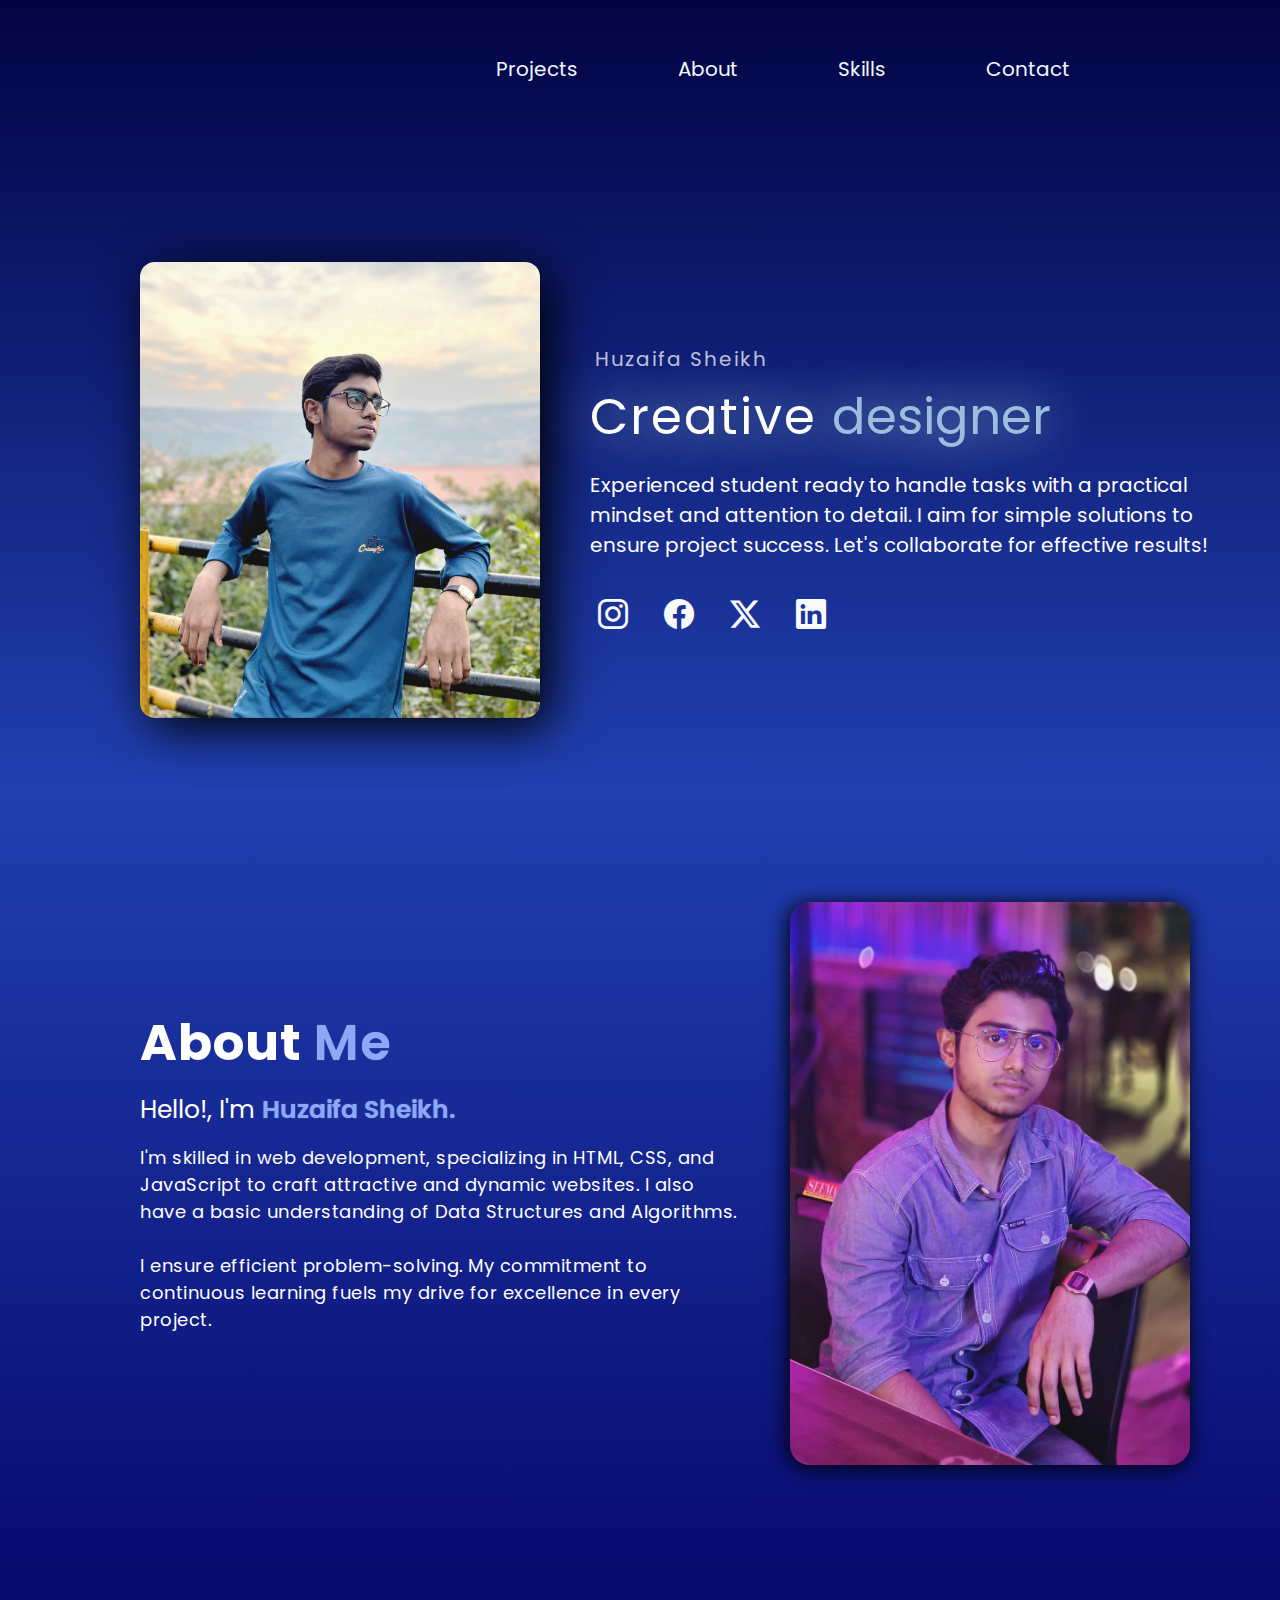
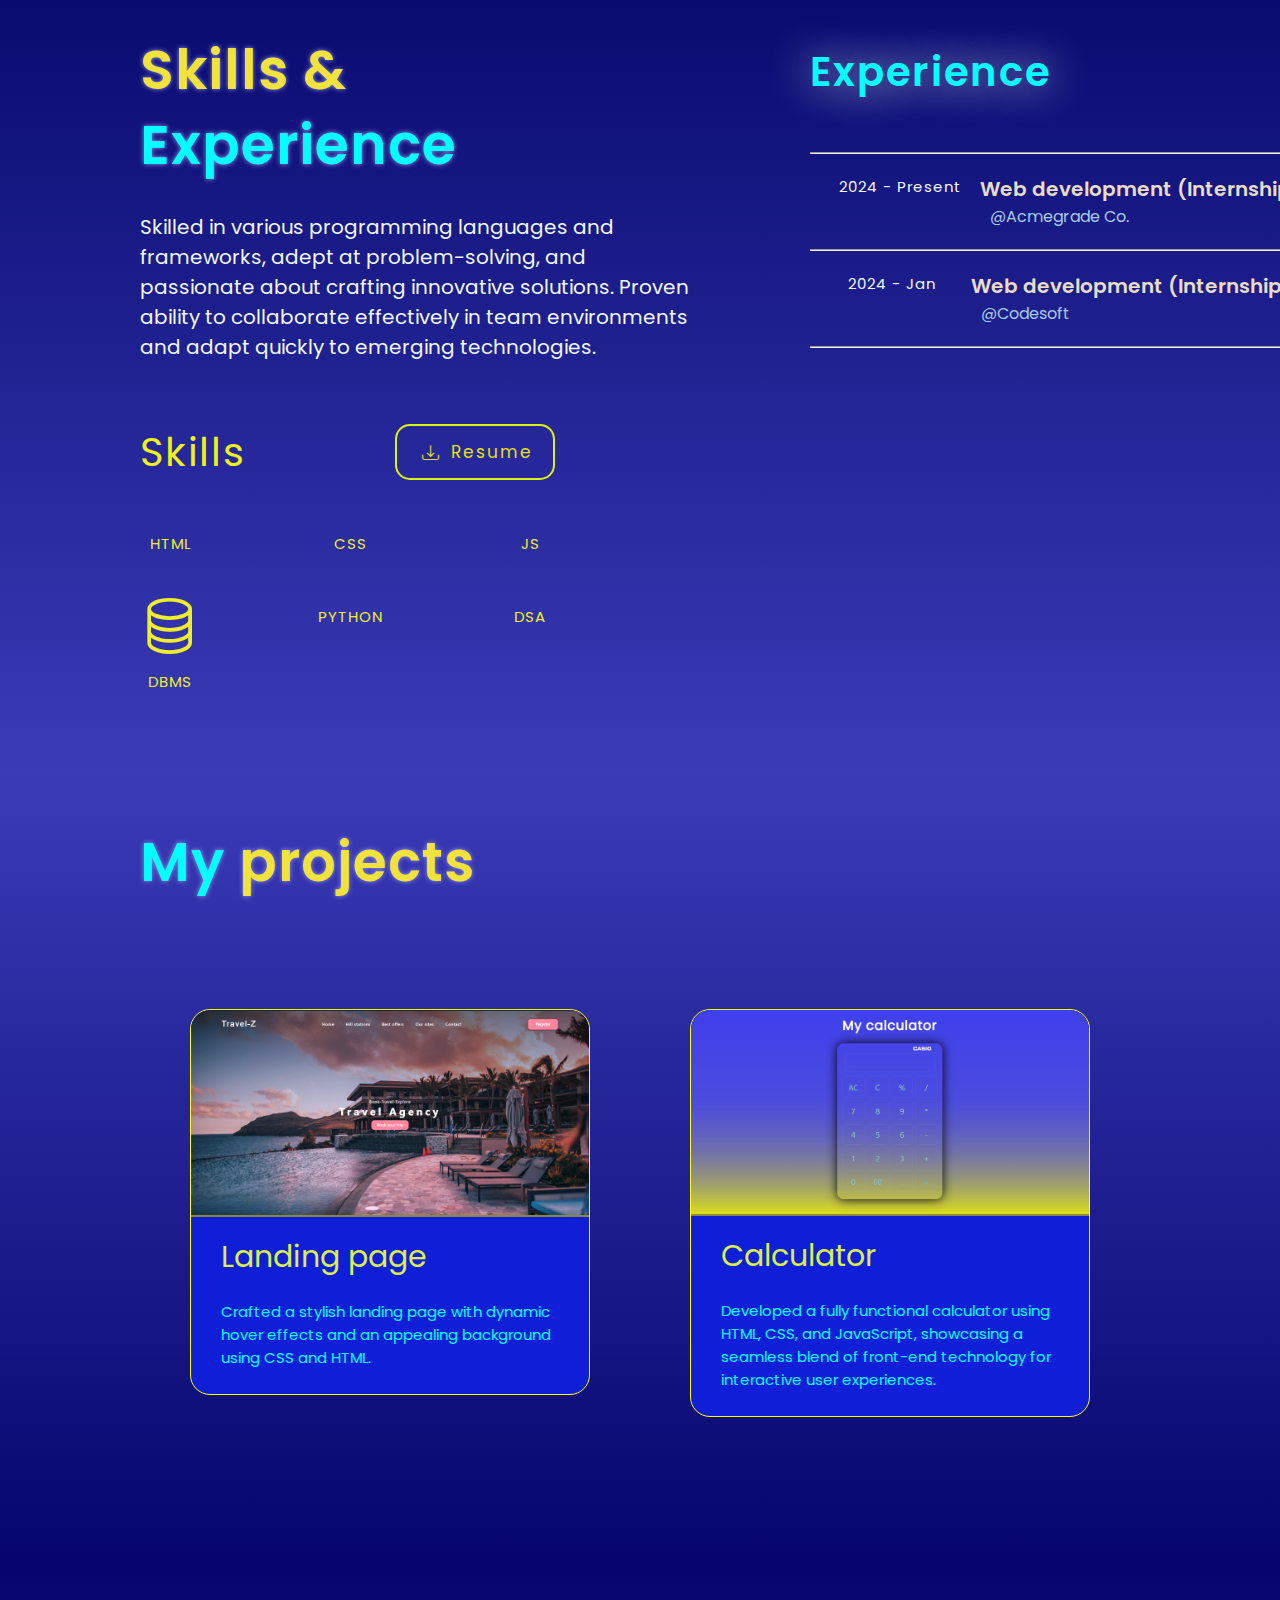
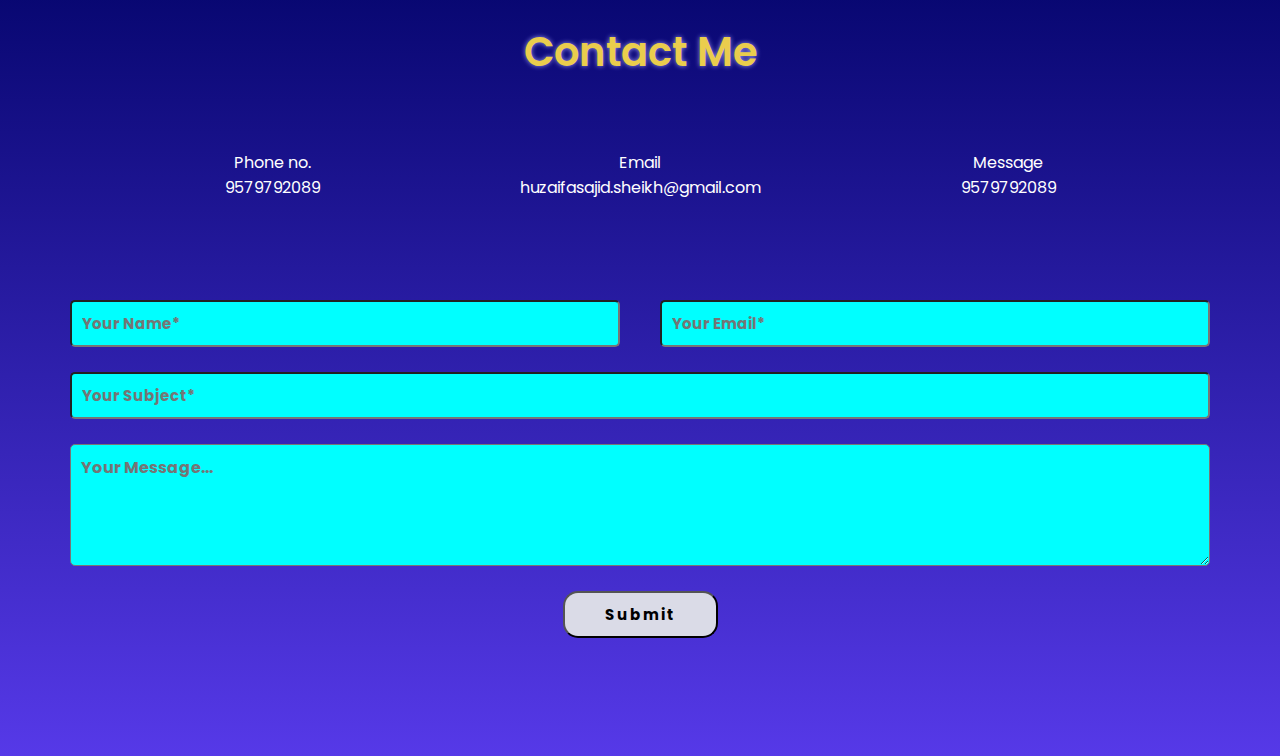
==== Lev-1_T-2 (portfolio)/index.html @ 01c9a07e "Add files via upload" ====
<!DOCTYPE html>
<html lang="en">

<head>
    <meta charset="UTF-8">
    <meta name="viewport" content="width=device-width, initial-scale=1.0">
    <title>Portfolio</title>
    <link rel="stylesheet" href="style.css">
    <link rel="stylesheet" href="https://cdnjs.cloudflare.com/ajax/libs/font-awesome/6.5.1/css/all.min.css" integrity="sha512-DTOQO9RWCH3ppGqcWaEA1BIZOC6xxalwEsw9c2QQeAIftl+Vegovlnee1c9QX4TctnWMn13TZye+giMm8e2LwA==" crossorigin="anonymous" referrerpolicy="no-referrer" />
    <link rel="stylesheet" href="https://cdn.jsdelivr.net/npm/bootstrap-icons@1.11.3/font/bootstrap-icons.min.css">

    <link rel="preconnect" href="https://fonts.googleapis.com">
    <link rel="preconnect" href="https://fonts.gstatic.com" crossorigin>
    <link href="https://fonts.googleapis.com/css2?family=Poppins:wght@300&display=swap" rel="stylesheet">
</head>

<body>
    <div class="pg-1">
        <nav class="nav-bar">
            <div class="logo">
                <i class="fa-solid fa-crown fa-3x"></i>
            </div>
            <div class="menu">
                <a href="#proj-id">Projects</a>
                <a href="#about-id">About</a>
                <a href="#skills-id">Skills</a>
                <a href="#contact-id">Contact</a>
            </div>
        </nav>

        <div class="hero">
            <img class="me-img" src="Me.jpg" alt="">
            <div class="intro">
                <p id="intro-name">Huzaifa Sheikh</p>
                <p id="intro-skill">Creative
                <p id="designer-txt">designer</p>
                </p>
                <p id="intro-lorem">Experienced student ready to handle tasks with a practical mindset and attention to detail. I aim for simple solutions to ensure project success. Let's collaborate for effective results!</p>
                <div class="icons">
                    <a href="https://www.instagram.com/huzefa_o77?igsh=ZGFtbXZwMGZkMGMw"><i class="bi bi-instagram"></i></a>
                    <a href="https://www.facebook.com/Huzaifasajidsheikh?mibextid=ZbWKwL"><i class="bi bi-facebook"></i></a>
                    <a href="https://x.com/huzefa_o77?t=61rx7z545YTApZsELP3GzQ&s=09"><i class="bi bi-twitter-x"></i></a>
                    <a href="https://www.linkedin.com/in/huzaifa-sheikh-5514a6268?utm_source=share&utm_campaign=share_via&utm_content=profile&utm_medium=android_app"><i class="bi bi-linkedin"></i></a>
                </div>

            </div>
        </div>
    </div>

    <div class="pg-2">
        <div id="about-id" class="about">
            <div class="about-txt">


                <h2 class="about-me">About <span class="span">Me</span></h2>
                <h4 class="hello ">Hello!, I'm <span class="span">Huzaifa Sheikh.</span></h4>
                <p class="about-para">I'm skilled in web development, specializing in HTML, CSS, and JavaScript to craft attractive and dynamic websites. I also have a basic understanding of Data Structures and Algorithms.
                    <br><br>
                    I ensure efficient problem-solving. My commitment to continuous learning fuels my drive for
                    excellence in every project.
                </p>

            </div>

            <div class="about-img-div">
                <img class="about-img" src="Me(cafe).jpg" alt="">
            </div>
        </div>
    </div>

    <div class="pg-3">
        <div id="skills-id" class="pg-3_skillnxp_skill">
            <header class="skill_exp">

                <div class="snexp">
                    <p class="hilite_skill">Skills & <span class="hilite_experience">Experience</span></p>
                </div>
                <p class="skill_nxp-para">Skilled in various programming languages and frameworks, adept at
                    problem-solving, and passionate about crafting innovative solutions. Proven ability to collaborate
                    effectively in team environments and adapt quickly to emerging technologies.</p>

            </header>
            <div class="skill-block">
                <div class="skill-heading">
                    <p>Skills</p>
                    <div class="resume">
                        <a href="#"><i class="bi bi-download"></i></a>
                        <a href="Linkedin-Resume-Huzaifa.pdf" download>Resume</a>
                    </div>
                </div>

                <div class="skill-icons">
                    <div class="html skicon"> <i class="fa-brands fa-html5"></i><span class="icon-name">HTML</span>
                    </div>
                    <div class="css skicon"><i class="fa-brands fa-css3-alt"></i><span class="icon-name">CSS</span>
                    </div>
                    <div class="js skicon"><i class="fa-brands fa-js"></i><span class="icon-name">JS</span></div>
                    <div class="dbms skicon"><i class="bi bi-database"></i><span class="icon-name sp">DBMS</span>
                    </div>
                    <div class="python skicon"><i class="fa-brands fa-python"></i><span class="icon-name">PYTHON</span>
                    </div>
                    <div class="dsa skicon"><i class="fa-solid fa-laptop-code"></i><span class="icon-name">DSA</span>
                    </div>

                </div>
            </div>

        </div>
        <div class="experience-block">
            <div class="experience-div">
                <p class="experience">Experience</p>
            </div>
            <hr>
            <div class="exp-1">
                <div class="date-box">
                    <span class="date">2024 - Present </span>
                </div>
                <div class="post-bx">
                    <span class="post">Web development (Internship)</span>
                    <div class="company-bx">
                        <span class="company">@Acmegrade Co.</span>

                    </div>
                </div>
            </div>
            <hr>
            <div class="exp-1">
                <div class="date-box">
                    <span class="date">2024 - Jan </span>
                </div>
                <div class="post-bx">
                    <span class="post">Web development (Internship)</span>
                    <div class="company-bx">
                        <span class="company">@Codesoft</span>

                    </div>
                </div>
            </div>
            <hr>
        </div>
    </div>

    <div class="pg-4">
        <div id="proj-id" class="project-block">
            <p class="project-heading"><span id="my">My </span>projects</p>
            <!-- <p class="project-para">
            </p> -->
        </div>

        <div class="all-projects-flex">
            <a href="https://huzefa077.github.io/Codsoft_project/Lev-1_T-1%20(landing_page)/">
                <div class="project-box">
                    <img class="P-img" src="landing-pg.png" alt="">
                    <div class="info">
                        <p class="project-name">Landing page</p>
                        <p class="project-para">Crafted a stylish landing   page with dynamic hover effects and an
                            appealing
                            background using CSS and HTML.</p>
                    </div>
                </div>
            </a>
            <a href="https://huzefa077.github.io/Codsoft_project/Lev-1_T-3%20(Calculator)/">
            <div class="project-box">
                <img class="P-img" src="calculator.png" alt="">
                <div class="info">
                    <p class="project-name">Calculator</p>
                    <p class="project-para">Developed a fully functional calculator using HTML, CSS, and JavaScript,
                        showcasing a seamless blend of front-end technology for interactive user experiences.</p>
                </div>
            </div>
        </a>

        </div>

    </div>

    <section class="pg-5">
        <div id="contact-id" class="contact-header">
            <p>Contact Me</p>
        </div>
        <div class="whole-contact-block">
            <div class="block-1">
                <i class="fa-solid fa-mobile-screen-button contact-icon"></i>
                
                <a href="tel:9579792089">
                    <p class="contact-para">Phone no.</p>
                    <p class="contact-para">9579792089</p>
                </a>
            </div>
            <div class="block-3">
                <i class="fa-regular fa-envelope contact-icon"></i>
                
                <a href="mailto:huzaifasajid.sheikh@gmail.com">
                    <p class="contact-para">Email</p>
                    <p class="contact-para">huzaifasajid.sheikh@gmail.com</p>
                </a>
            </div>
            <div class="block-2">
                <i class="fa-brands fa-whatsapp contact-icon"></i>
                
                <a href="https://wa.me/9579792089">
                    <p class="contact-para">Message</p>
                    <p class="contact-para">9579792089</p>
                </a>
            </div>
        </div>

        <form class="form-div">
            
            <div class="name-email-div">
                <input class="name-email" type="text" placeholder="Your Name*">
                <input class="name-email" type="email" placeholder="Your Email*">
            </div>
            <div>
                <input class="subject" type="text" placeholder="Your Subject*">
            </div>
            <textarea name="" id="textarea" cols="175" rows="4" placeholder="Your Message..." ></textarea>
            <br>
            <input class="submit-button" type="submit" value="Submit">
        </form>
    </section>
</body>

</html>
---- Lev-1_T-2 (portfolio)/style.css ----
body,
*,a {
    margin: 0px;
    padding: 0px;
    font-family: poppins;
    box-sizing: border-box;
    text-decoration: none;
    scroll-behavior: smooth;
}

.pg-1 {
    height: 791.20px;
    /* background-color: rgb(2, 3, 67); */
    background:linear-gradient(rgb(2, 3, 67),rgb(33, 64, 177));
}

.nav-bar {
    /* background-color: aqua; */
    height: 50px;
    display: flex;
    padding: 70px 30px;
    justify-content: space-between;
    align-items: center;
}

.logo {
    color: rgb(244, 244, 9);
    text-shadow: 0px 0px 30px rgb(229, 237, 8);
    position: relative;
    left: 30px;
    transition: 0.2s;
}

.logo:hover {
    text-shadow: 0px 0px 60px rgb(216, 243, 12);
    color: yellow;
}

/* 


*/
.menu {
    display: flex;
    gap: 100px;
    position: relative;
    right: 180px;
    font-size: 20px;
}
.menu a {
    text-decoration: none;
    color: aliceblue;
    font-family: 'Poppins', sans-serif;
    border-bottom: 2px solid transparent;
}

.menu a:hover {
    border-bottom:  2px solid rgb(4, 159, 210);
    transition: 0.2s linear;
    text-shadow: 1px 1px 20px aqua;
}

.hero {
    /* border: 2px solid white; */
    width: 1100px;
    position: absolute;
    top: 50%;
    left: 50%;
    transform: translate(-50%, -50%);
    color: white;
    display: flex;
    align-items: center;
    margin: 40px 0px 0px 50px;
}

.intro {
    font-family: sans-serif;
    font-size: 20px;
    /* border: 2px solid white; */
    padding-left: 50px;
}

#intro-name {

    color: rgba(245, 248, 250, 0.756);
    margin: 5px;
    letter-spacing: 2px;
}

#intro-skill {
    font-size: 50px;
    display: inline;
    letter-spacing: 2px;
    text-shadow: 0px 0px 50px lightblue;
}

#designer-txt {
    display: inline;
    font-size: 50px;
    color: rgb(156, 190, 222);
    text-shadow: 0px 0px 50px lightblue;

}

#intro-lorem {
    margin-top: 15px;
    line-height: 30px;
    font-family: poppins;
    font-weight: 0px;
}

.icons {
    display: flex;
    padding: 30px 0px 0px 5px;
    gap: 30px;
    /* flex-direction: row-reverse; */
    /* border: 2px solid white; */
}

.icons a {
    color: rgb(247, 249, 250);
    padding: 3px;
    font-size: 30px;
    transition: 0.2s;}

.icons a:hover{
    transform: scale(1.2);
}



.me-img {
    width: 400px;
    border-radius: 15px;
    box-shadow: 10px 10px 50px black;
}
/* /////////////////////////////////////////////////////////// */
.pg-2 {
    height: 791.20px;
    background:linear-gradient(rgb(33, 64, 177),rgb(8, 10, 110)) ;
    display: flex;
    justify-content: center;

}

.about {
    display: flex;
    align-items: center;
    width: 1100px;
    /* border: 2px solid white; */
    justify-content: center;
    gap: 50px;
}

.about-txt {
    color: white;
    padding: 0px 0px 20px 50px;
    /* border: 2px solid white; */
}

.about-me {
    font-size: 50px;
    font-family: poppins;
    letter-spacing: 1px;
}

.span {
    font-family: poppins;
    color: rgb(140, 168, 246);
    font-weight: 600;
    text-shadow: 0px 0px 1px rgb(140, 168, 246) ;
}

.hello {
    font-weight: 400;
    font-size: 25px;
    margin-top: 10px;
}

.about-para {
    font-family: poppins;
    margin: 15px 0px;
    letter-spacing: 0.5px;
    font-size: 18px;
}

.about-img {
    width: 400px;
    border-radius: 20px;
    box-shadow: -2px 2px 20px black;
}

/*///////////////////// PAGE-3 ///////////////////////////*/
.pg-3 {
    height: 791.20px;
    background:linear-gradient(rgb(8, 10, 110),rgb(59, 59, 184)) ;
    display: flex;
    color: aliceblue;
}

.skill_exp {
    margin-left: 90px;
    /* whole block */
    padding: 50px 50px 30px 50px;
    /* border: 2px solid white; */
    width: 600px;
}

.snexp {
    width: 510px;
}

.hilite_skill {
    /* includes skills and experience title */
    font-size: 55px;
    font-family: poppins;
    line-height: 75px;
    font-weight: 600;
    color: rgb(239, 227, 60);
    text-shadow: 0px 0px 5px rgb(149, 147, 240);
    letter-spacing: 1px;

}

.hilite_experience {
    font-family: poppins;
    margin: 0px;
    color: aqua;


}

.skill_nxp-para {
    font-family: poppins;
    margin-top: 30px;
    font-size: 20px;
    /* border: 2px solid white; */
    width:550px ;

}

.skill-block {
    margin: 30px 0px 0px 80px;
    /* border: 1px solid white; */
}

.skill-heading {
    display: flex;
    justify-content: space-between;
    align-items: center;
    letter-spacing: 2px;
    /* text-shadow: 0px 0px 2px yellow; */
    font-size: 40px;
    font-weight: 400;
    font-family: poppins;
    /* border: 1px solid white; */
    margin: 0px 0px 20px 60px;
    color: rgb(238, 242, 28);

}
.resume {
    width: 160px;
    display: flex;
    background: transparent;
    font-size: 17px;
    color: rgb(214, 228, 8);
    padding: 13px 30px 13px 25px;
    border-radius: 15px;
    border: 2px solid rgb(218, 245, 13);
    margin: 0px 135px 0px 0px;
    transition: 0.2s;
    font-family: poppins;
    align-items: center;
    gap: 10px;

}

.resume:hover {
    background-color: rgb(22, 22, 158);
    transform: scale(1.01);
    box-shadow: 0px 0px 10px yellow;
    /* border-color: yellow; */
}

.resume a {
    text-decoration: none;
    color: rgb(229, 225, 18);
    text-decoration: 0px 0px 0px yellow;
}

/* .resume a:hover{
} */


.skill-icons {
    margin-top: 10px;
    display: grid;
    grid-template-columns: 180px 180px 180px;
    /* grid-template-rows: 150px 150px 150px; */
    width: 600px;
    /* border: 2px solid white; */
    text-align: center;
}

.skicon {
    /* border: 2px solid white; */
    font-size: 60px;
    color: rgb(238, 238, 43);
    display: flex;
    flex-direction: column;
    padding: 20px 50px;
    gap: 10px;
    /* border-radius: 50%; */
    /* margin: 0px 20px; */
    transition: 0.2s;
}
    

.skicon:hover{
    transform:scale(1.1);
    text-shadow: 0px 0px 4px yellow;
}

.dbms{
    padding:5px ;
    gap:0px;
}

.icon-name {
    font-size: 15px;
    font-family: poppins;
    text-align: center;
    letter-spacing: 1px;
}

.experience-block {
    padding: 60px 0px 0px 0px;
    margin-left: 120px;
    /* border: 2px solid white; */
    width: 580px;

}


.experience {
    width: 500px;
    text-shadow: 0px 0px 40px rgb(206, 220, 228);
    letter-spacing: 2px;
    font-size: 40px;
    font-weight: 600;
    font-family: poppins;
    /* border: 1px solid white; */
    color: aqua;
    margin-bottom: 50px;
}

.exp-1 {
    display: flex;
    /* gap: 90px; */
    margin: 20px 0px;
    justify-content: space-around;
    /* border: 2px solid white; */
}

.date {
    font-family: poppins;
    font-size: 15px;
    margin-left: 20px;
    letter-spacing: 1px;
    /* border: 2px solid white; */
    
}

.post {
    font-family: poppins;
    font-size: 20px;
    font-weight: 600;
    color: rgb(232, 221, 200);

}

.company {
    font-family: poppins;
    color: rgb(170, 203, 232);
    padding-left: 10px;
}

/* /////////////////scroll bar////////////////////// */
::-webkit-scrollbar{
    width: 10px;
}

::-webkit-scrollbar-track{
    background: rgb(116, 192, 224);
}
::-webkit-scrollbar-thumb{
    background: linear-gradient(blue,rgb(89, 107, 241));
    border-radius: 10px;
}
/* /////////////////scroll bar////////////////////// */
.pg-4{
    height: 791.20px;
    background:linear-gradient(rgb(59, 59, 184),rgb(5, 5, 109)) ;
    color: rgb(34, 131, 216);
}

.project-heading{
    font-size: 55px;
    font-family: poppins;
    line-height: 75px;
    font-weight: 600;
    color: rgb(239, 227, 60);
    text-shadow: 0px 0px 5px rgb(149, 147, 240);
    margin-left: 90px;
    /* whole block */
    padding: 50px 50px 30px 50px;
    /* border: 2px solid white; */
    width: 600px;
    letter-spacing: 1px;
}

#my{
    color: aqua;
}
.all-projects-flex{
    display: flex;
    /* border: 2px solid white; */
    width: 100%;
    justify-content: center;
    gap: 100px;
    margin-top:80px ;

}
.project-box{
    width: 400px;
    /* padding: 8px; */
    border: 1px solid yellow;
    border-radius: 20px;
    background-color: rgb(14, 31, 215);
    transition: 0.2s;
}
    

.project-box:hover{
    transform: scale(1.03);
    box-shadow: 2px 2px 10px yellow;
}


.info{
    padding: 10px;

}
.P-img{
    width: 100%;
    border-top-right-radius: 20px;
    border-top-left-radius: 20px;
    border-bottom: 2px solid rgb(138, 138, 61);
}
.project-name{
    font-size: 30px;
    margin: 0px 0px 20px 20px;
    font-family: poppins;
    color: rgb(219, 238, 77);
}
.project-para{
    font-family: poppins;
    font-size: 15px;
    color: aqua;
    margin: 0px 0px 15px 20px;
}
/* ////////////////////////////////////////////////////////// */
.pg-5{
    height: 791.20px;
    background:linear-gradient(rgb(5, 5, 109),rgb(86, 57, 232)) ;
}
.contact-header p{
    display: flex;
    justify-content: center;
    font-size: 40px;
    font-family: poppins;
    line-height: 75px;
    font-weight: 600;
    color: rgb(234, 205, 77);
    text-shadow: 0px 0px 5px rgb(149, 147, 240);
    /* margin-left: 90px; */
    padding: 50px 50px 30px 50px;
    /* border: 2px solid white; */
    /* width: 600px; */
}

.whole-contact-block{
    /* border: 2px solid white; */
    margin: 30px 0px 0px 0px;
    display: flex;
    justify-content: center;
    gap: 200px;
    color: rgb(225, 213, 195);
}
.whole-contact-block a{
    text-decoration: none;
    color: white;
    transition: 0.2s;
}
.whole-contact-block a:hover{
    color: rgb(0, 183, 255);
}



.block-1{
    text-align: center;
}
.block-2{
    text-align: center;
    /* margin-right: -90px; */
}
.block-3{
    /* margin-right: -50px; */
    text-align: center;
}

.contact-icon{
    font-size: 50px;
    margin-bottom: 15px;
    color:rgb(224, 227, 5);
}

.name-email-div{
    /* border: 2px solid white;  */
    display: flex;
    justify-content:center;
    align-items: center; 
    gap: 40px;
}

.name-email{
    width: 550px;
    padding: 10px;
    border-radius: 5px;
    background-color: aqua;
    font-size: 15px;
    color: black;
    font-weight: 700;
    transition: 0.2s;
}
.name-email:hover{
    transform: scale(1.02);
}
/* 
.subject-div{
    width: 100%;
    display: flex;
    justify-content: center;
} */
.subject{
    width:1140px;
    border-radius:5px;
    padding: 10px;
    margin: 25px 0px 25px 0px;
    background-color: aqua;
    font-size: 15px;
    color: black;
    font-weight: 700;
    transition: 0.2s;
}
.subject:hover{
    transform: scale(1.02);
}

#textarea{
    width:1140px;
    border-radius: 5px;
    padding: 10px;
    background-color: aqua;
    font-size: 16px;
    color: black;
    transition: 0.2s;
    font-weight: 700;
}

#textarea:hover{
    transform: scale(1.02);
}
.form-div{
    /* box-sizing: border-box; */
    width: 80%;
    border: 0px;
    display: flex;
    justify-content: center;
    flex-direction: column;
    margin: 100px auto;
    /* border: 2px solid white; */
    align-items: center;
}
.submit-button{
    padding: 10px 40px 10px 40px;
    font-family: poppins;
    border-radius: 15px;
    background-color: rgb(218, 219, 231);
    letter-spacing: 2px;
    font-size: 15px;
    color: black;
    font-weight: 700;
    transition: 0.2s;
}

.submit-button:hover{
    transform: scale(1.05);
}
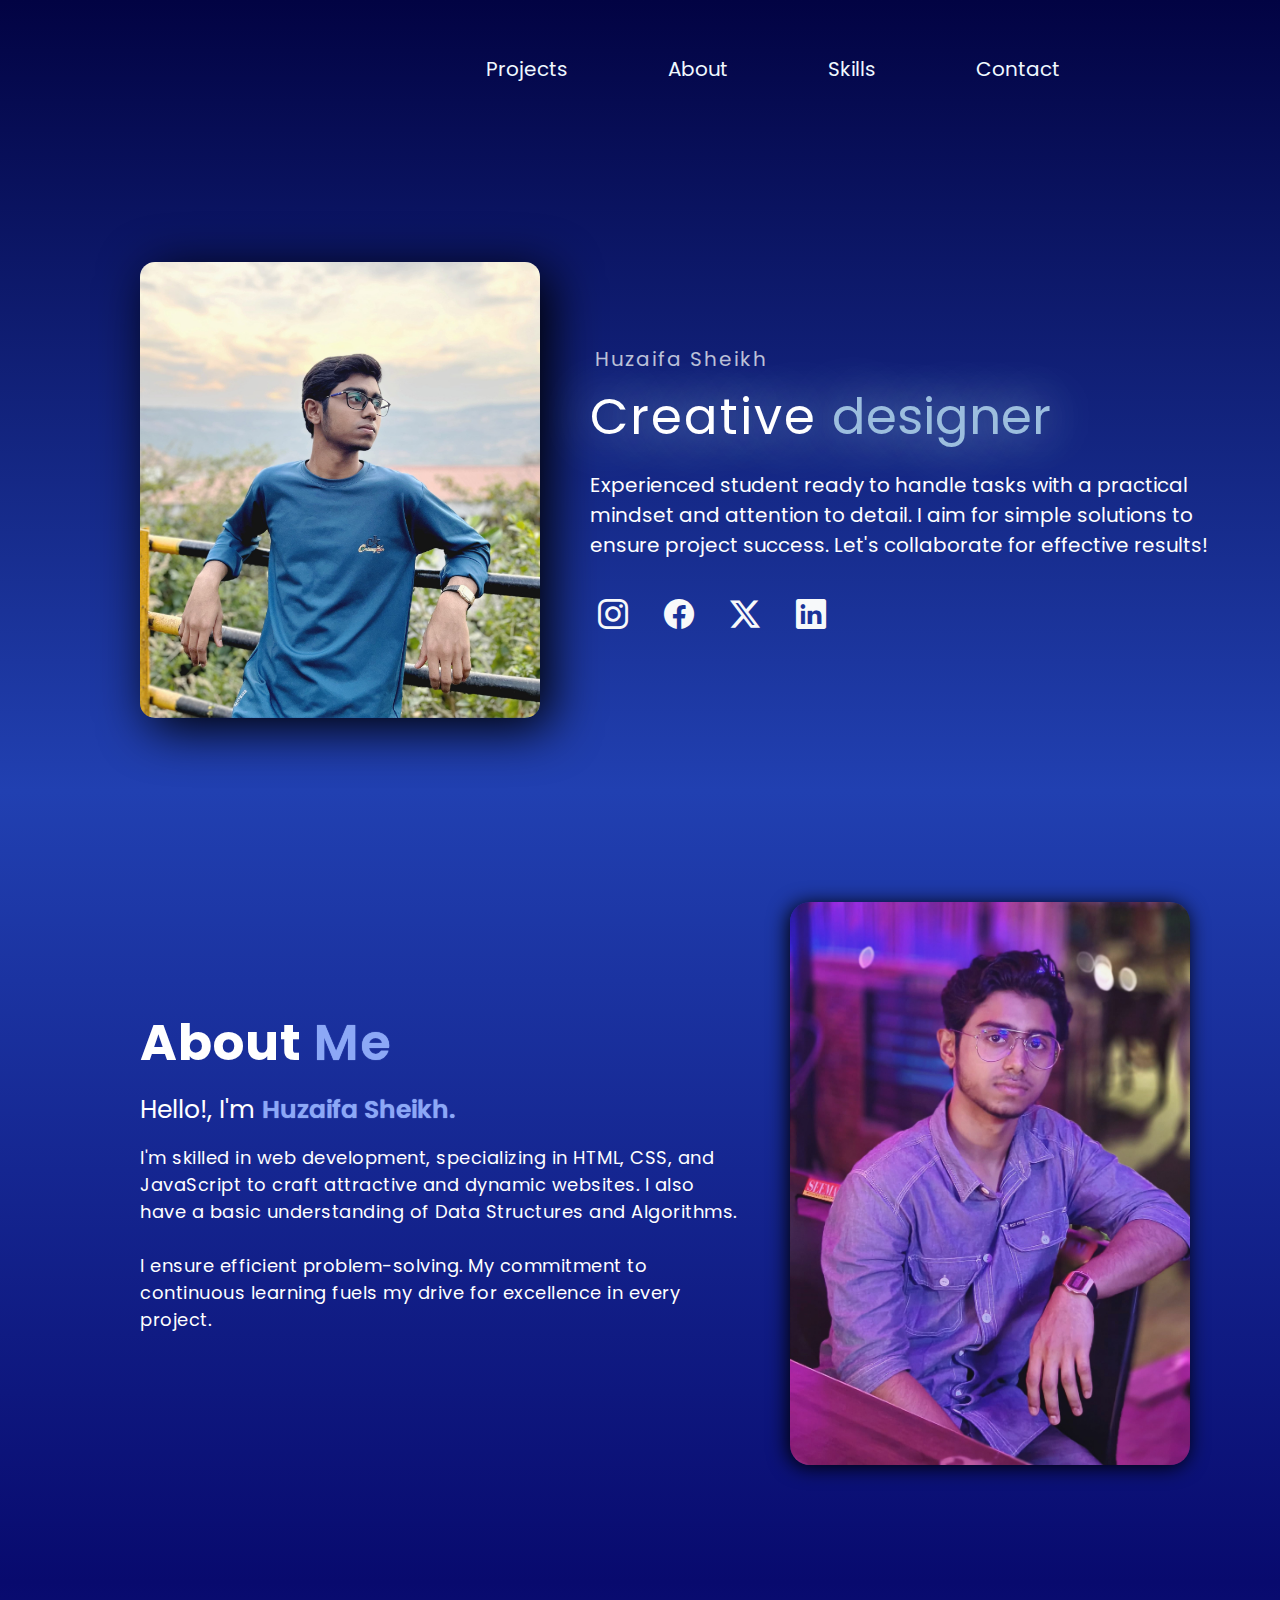
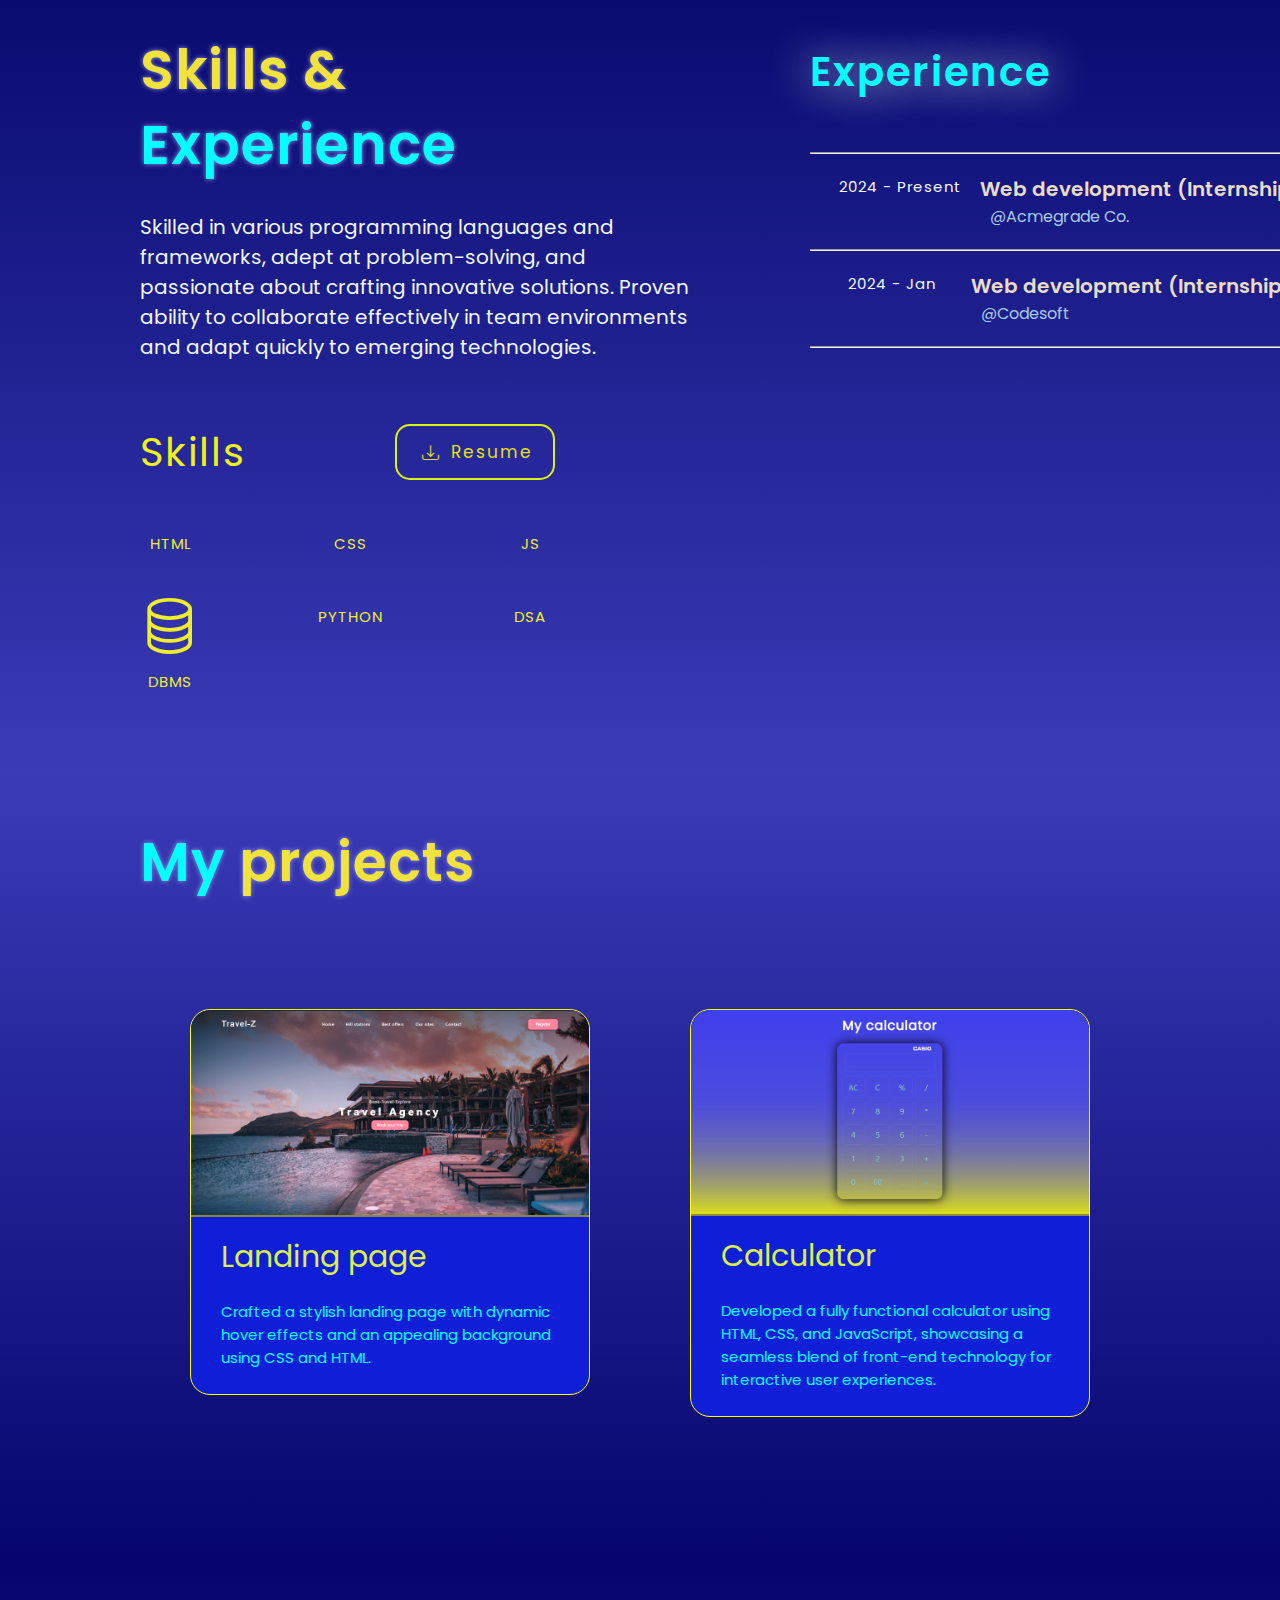
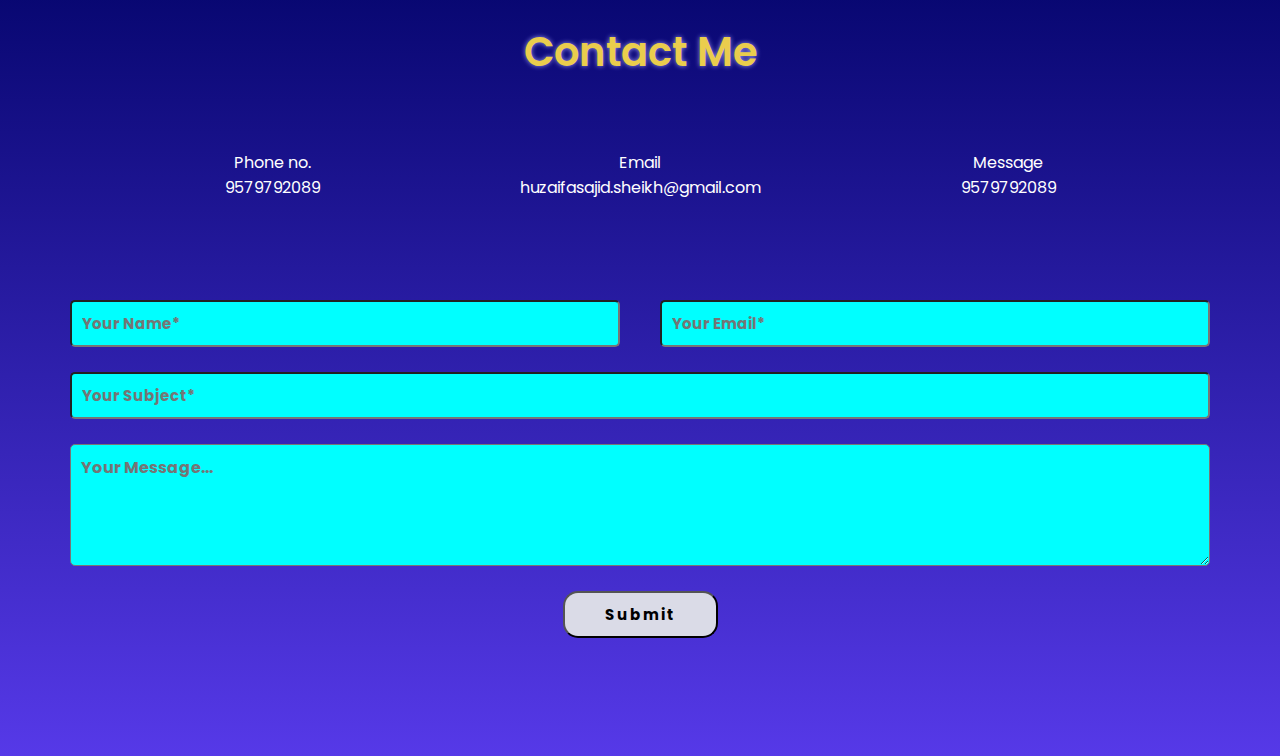
==== commit c9b1397d: "resume update" ====
--- a/Lev-1_T-2 (portfolio)/index.html
+++ b/Lev-1_T-2 (portfolio)/index.html
@@ -85,7 +85,7 @@
                     <p>Skills</p>
                     <div class="resume">
                         <a href="#"><i class="bi bi-download"></i></a>
-                        <a href="Linkedin-Resume-Huzaifa.pdf" download>Resume</a>
+                        <a href="Huzaifa resume.pdf" download>Resume</a>
                     </div>
                 </div>
 
@@ -221,4 +221,4 @@
     </section>
 </body>
 
-</html>+</html>
--- a/Lev-1_T-2 (portfolio)/style.css
+++ b/Lev-1_T-2 (portfolio)/style.css
@@ -15,7 +15,6 @@
 }
 
 .nav-bar {
-    /* background-color: aqua; */
     height: 50px;
     display: flex;
     padding: 70px 30px;
@@ -35,14 +34,9 @@
     text-shadow: 0px 0px 60px rgb(216, 243, 12);
     color: yellow;
 }
-
-/* 
-
-
-*/
 .menu {
     display: flex;
-    gap: 100px;
+    gap: 80px;
     position: relative;
     right: 180px;
     font-size: 20px;
@@ -52,13 +46,31 @@
     color: aliceblue;
     font-family: 'Poppins', sans-serif;
     border-bottom: 2px solid transparent;
-}
-
-.menu a:hover {
-    border-bottom:  2px solid rgb(4, 159, 210);
+    position: relative;
+    padding: 0px 10px 0px 10px;
+    transition: 0.2s linear;
+}
+
+
+.menu a:before {
+    position: absolute;
+    content: '';
+    bottom: 0;
+    left: 0;
+    width: 0%;    
+    border-bottom:  2px solid rgba(4, 159, 210, 0.717);
+}
+.menu a:hover:before{
     transition: 0.2s linear;
     text-shadow: 1px 1px 20px aqua;
-}
+    width: 100%;
+}
+
+.menu a:hover{
+    text-shadow: 1px 1px 20px rgb(233, 237, 237);
+}
+
+
 
 .hero {
     /* border: 2px solid white; */
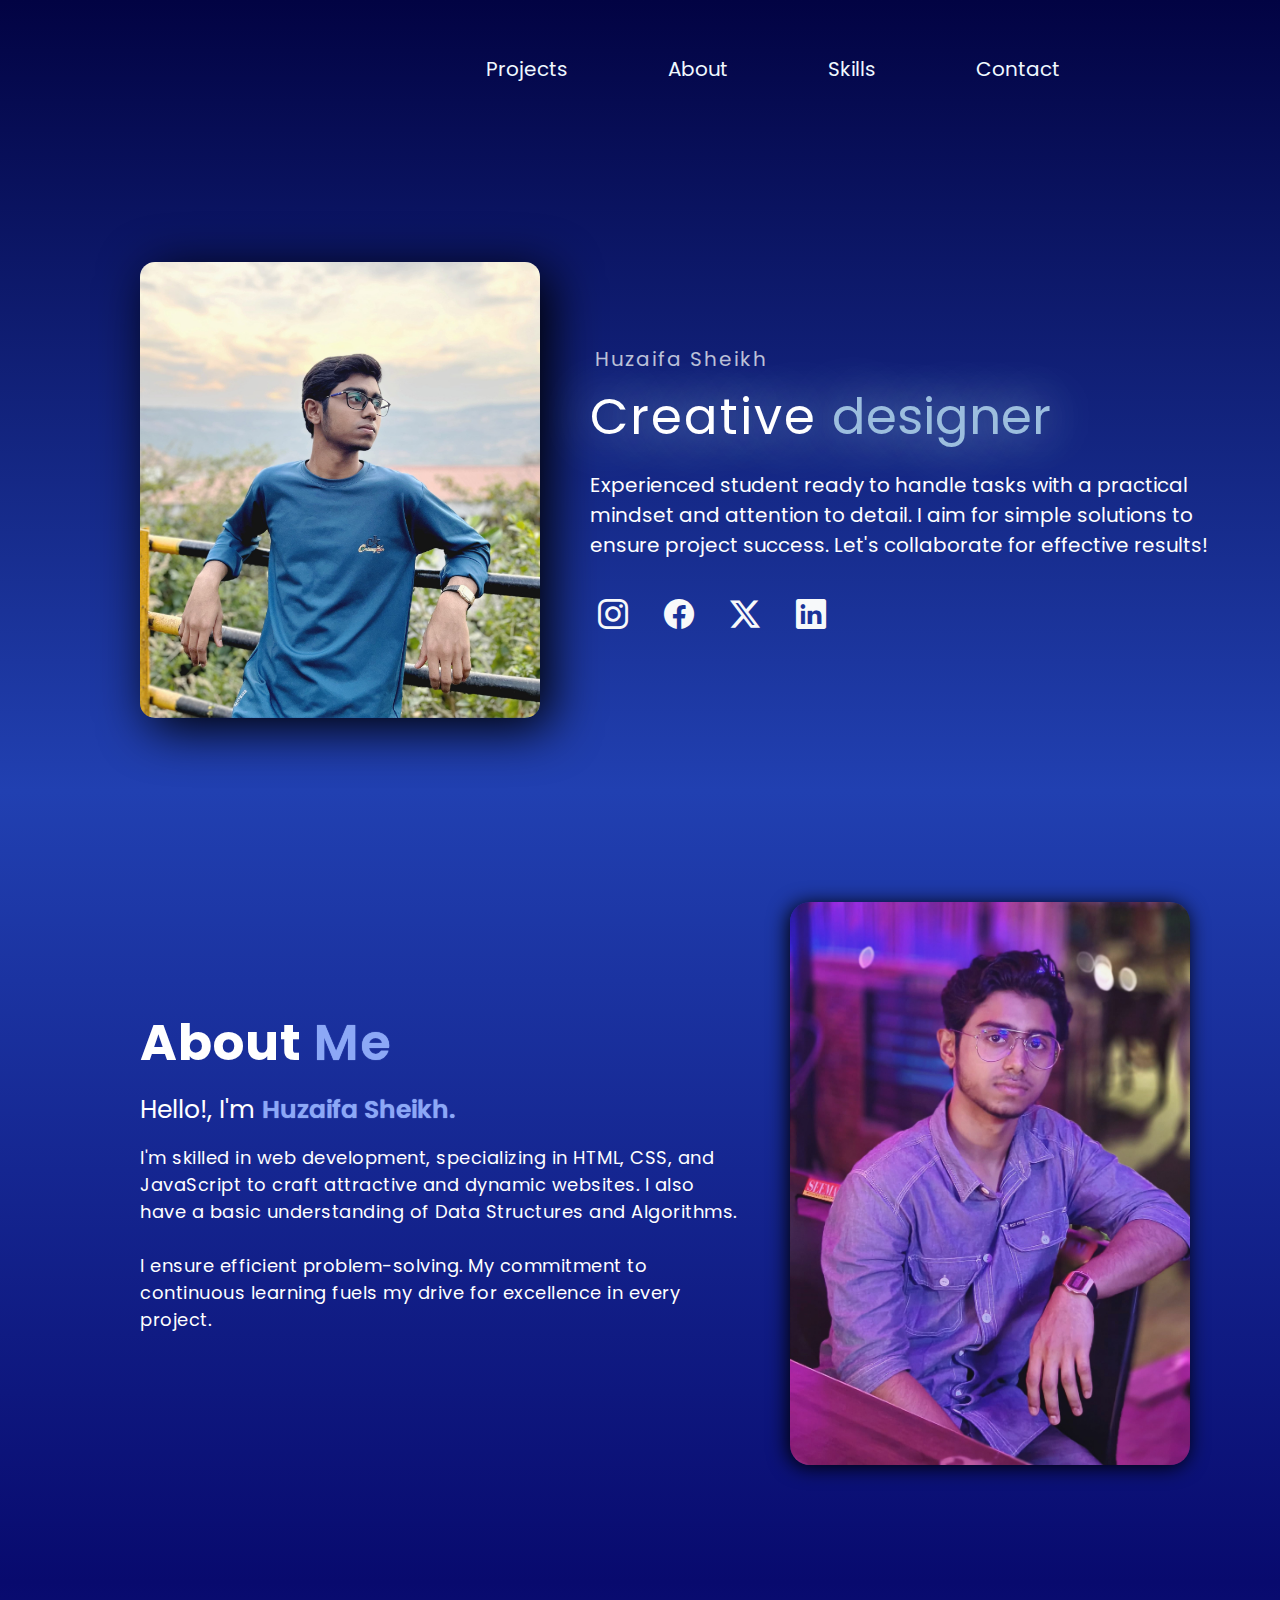
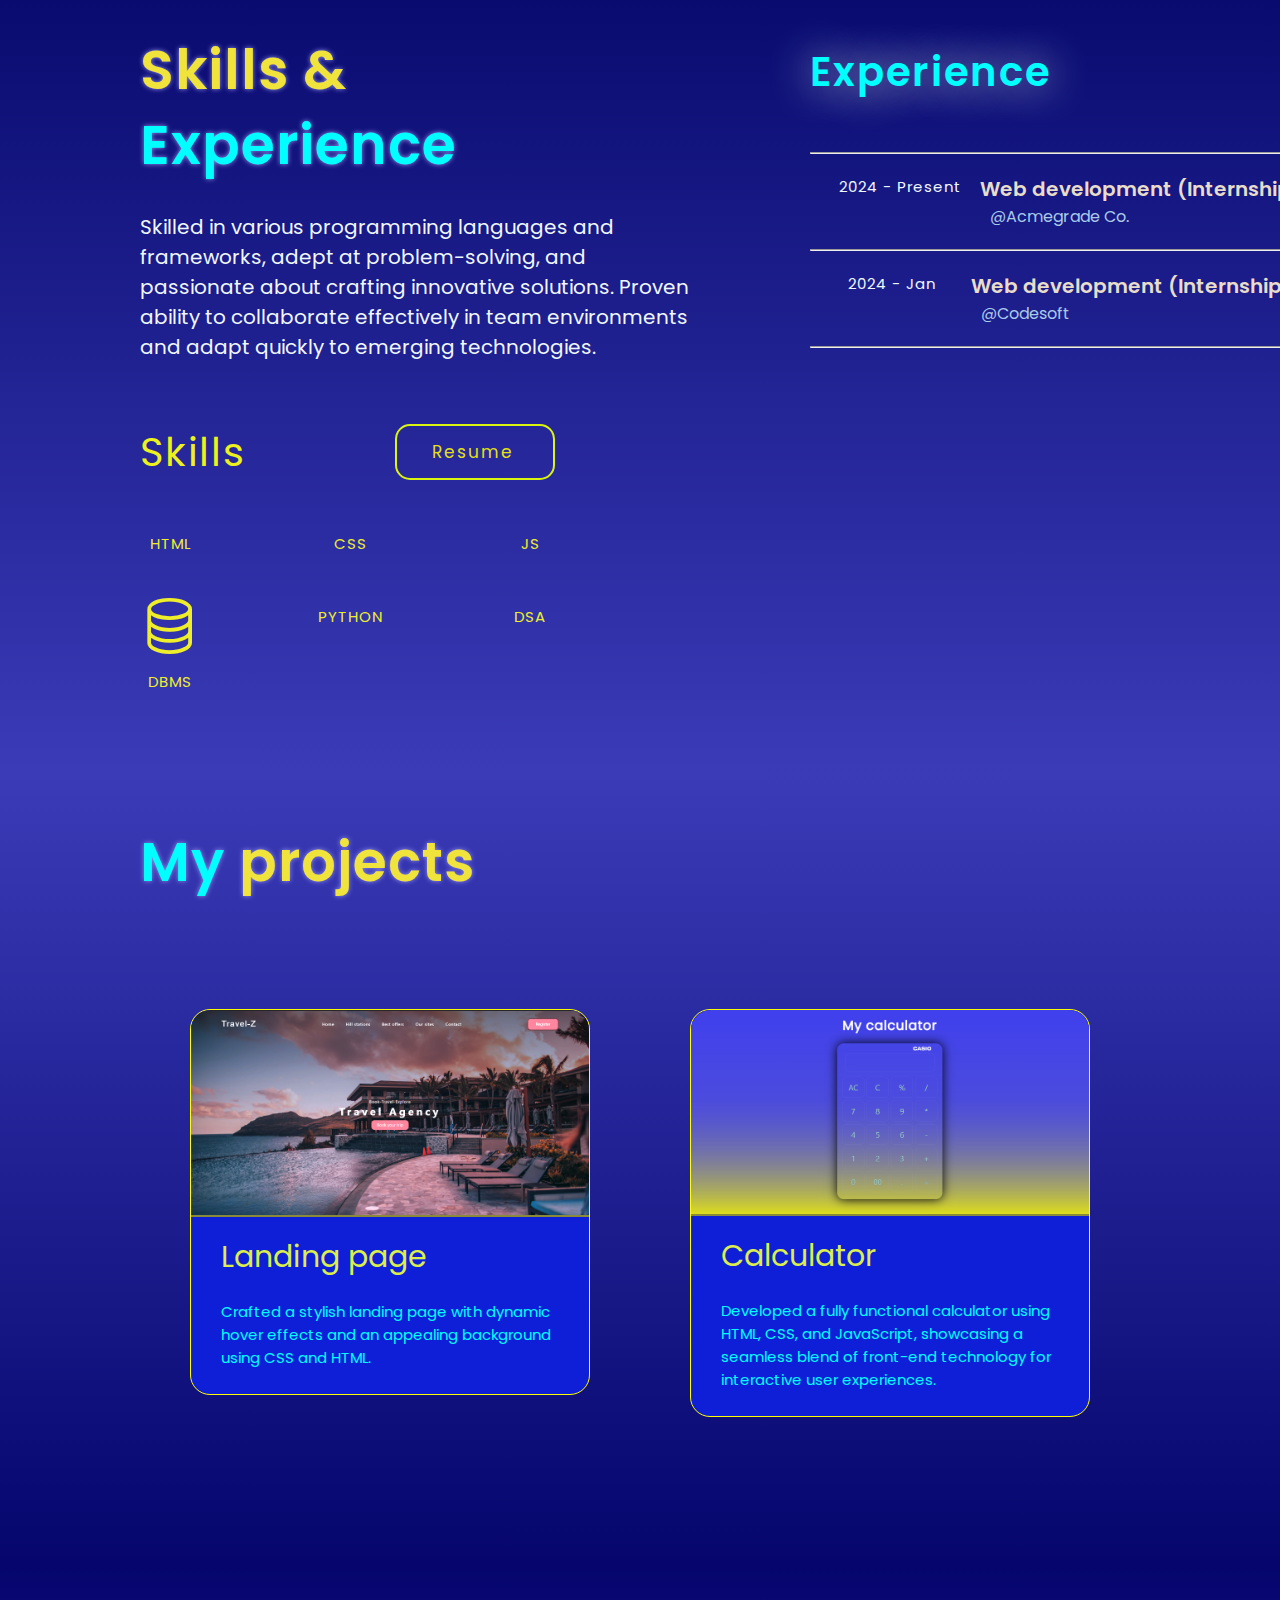
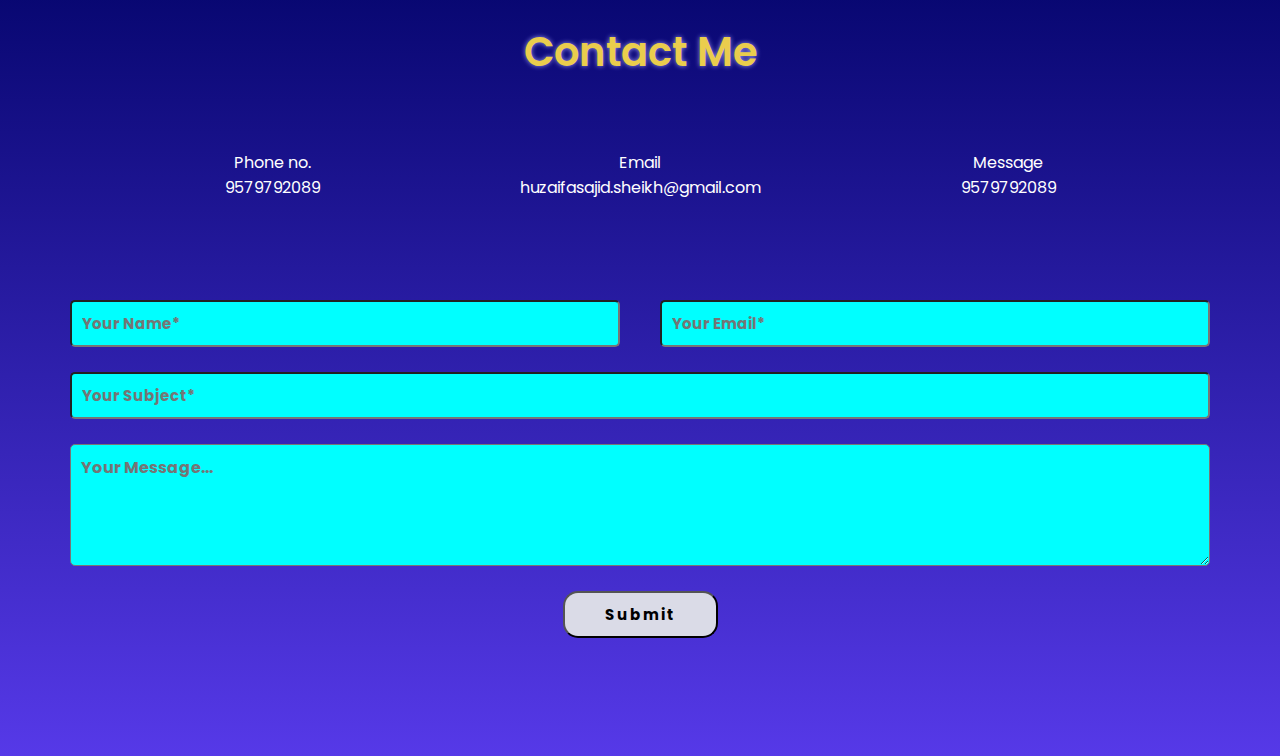
==== commit aa7d9459: "Update index.html" ====
--- a/Lev-1_T-2 (portfolio)/index.html
+++ b/Lev-1_T-2 (portfolio)/index.html
@@ -84,8 +84,8 @@
                 <div class="skill-heading">
                     <p>Skills</p>
                     <div class="resume">
-                        <a href="#"><i class="bi bi-download"></i></a>
-                        <a href="Huzaifa resume.pdf" download>Resume</a>
+                        <a href="#'><i class="bi bi-download"></i></a>
+                        <a href="Huzaifa Resume.pdf" download>Resume</a>
                     </div>
                 </div>
 
